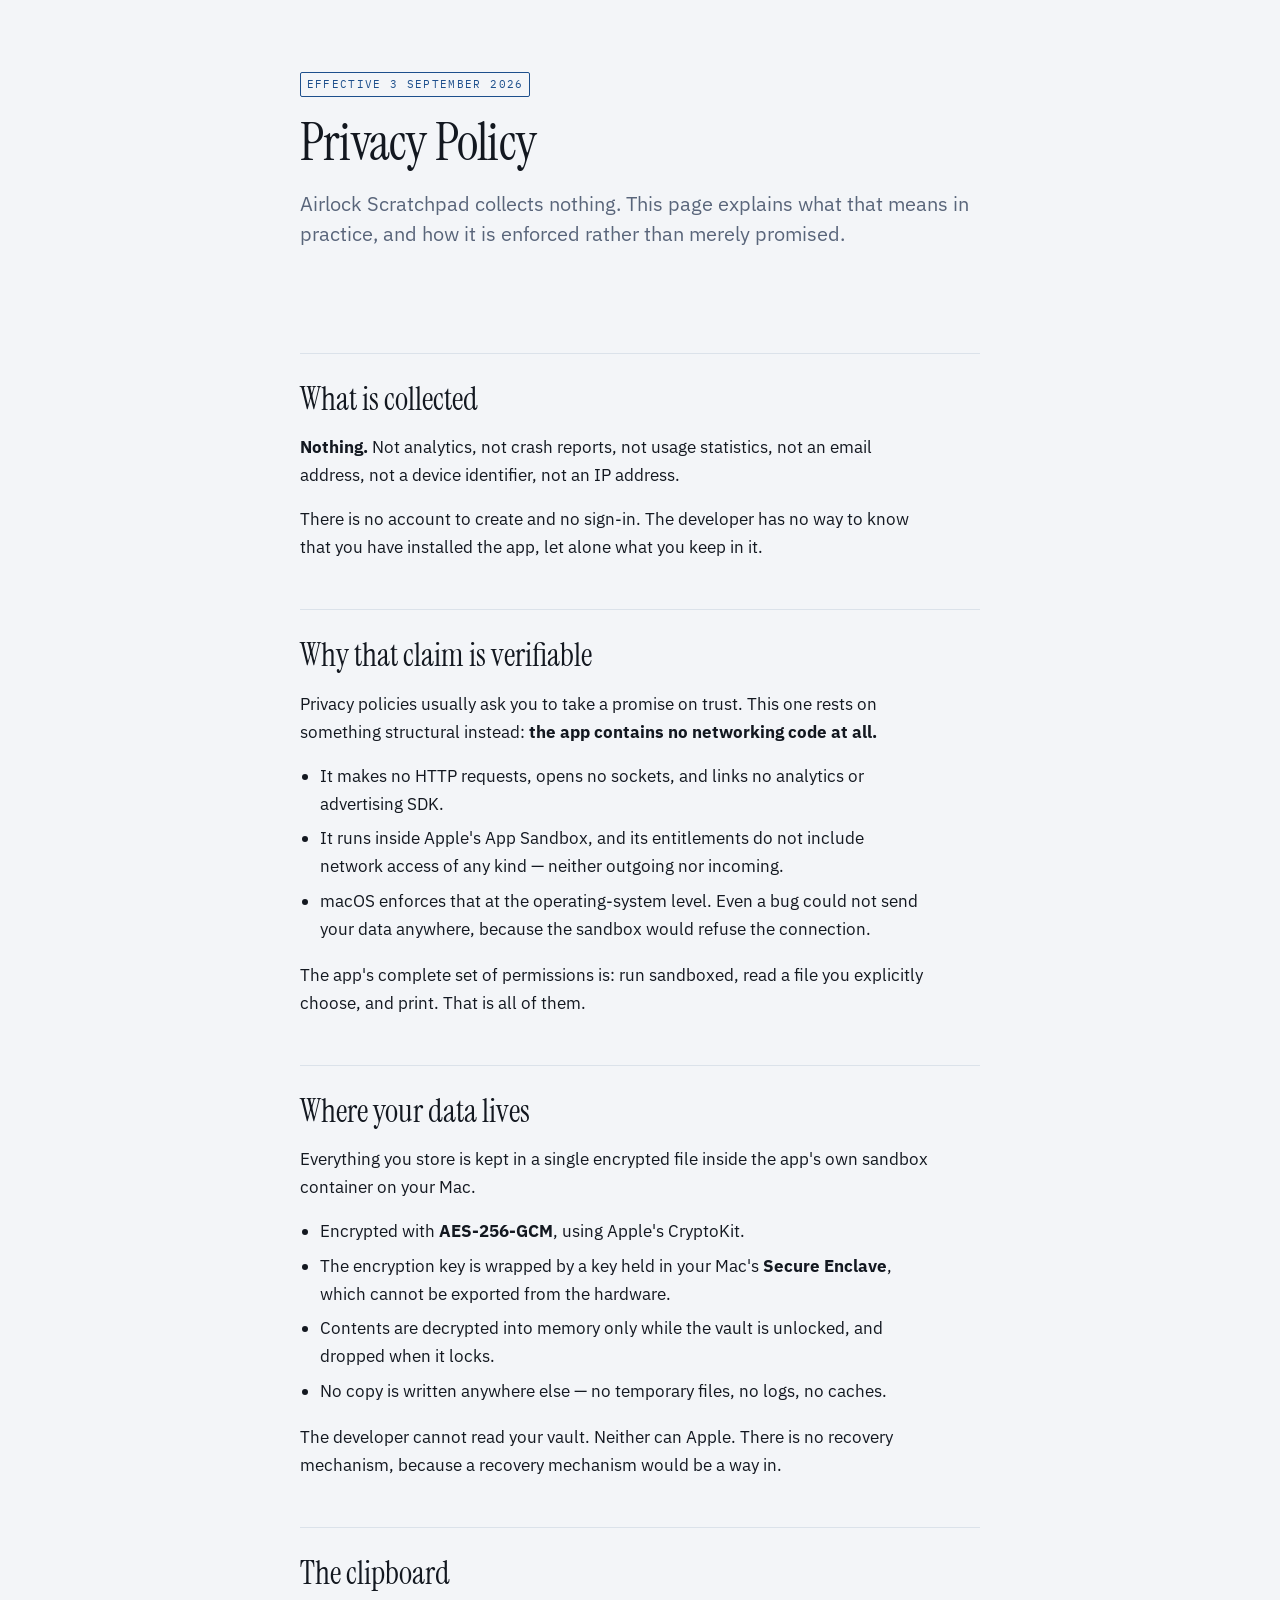
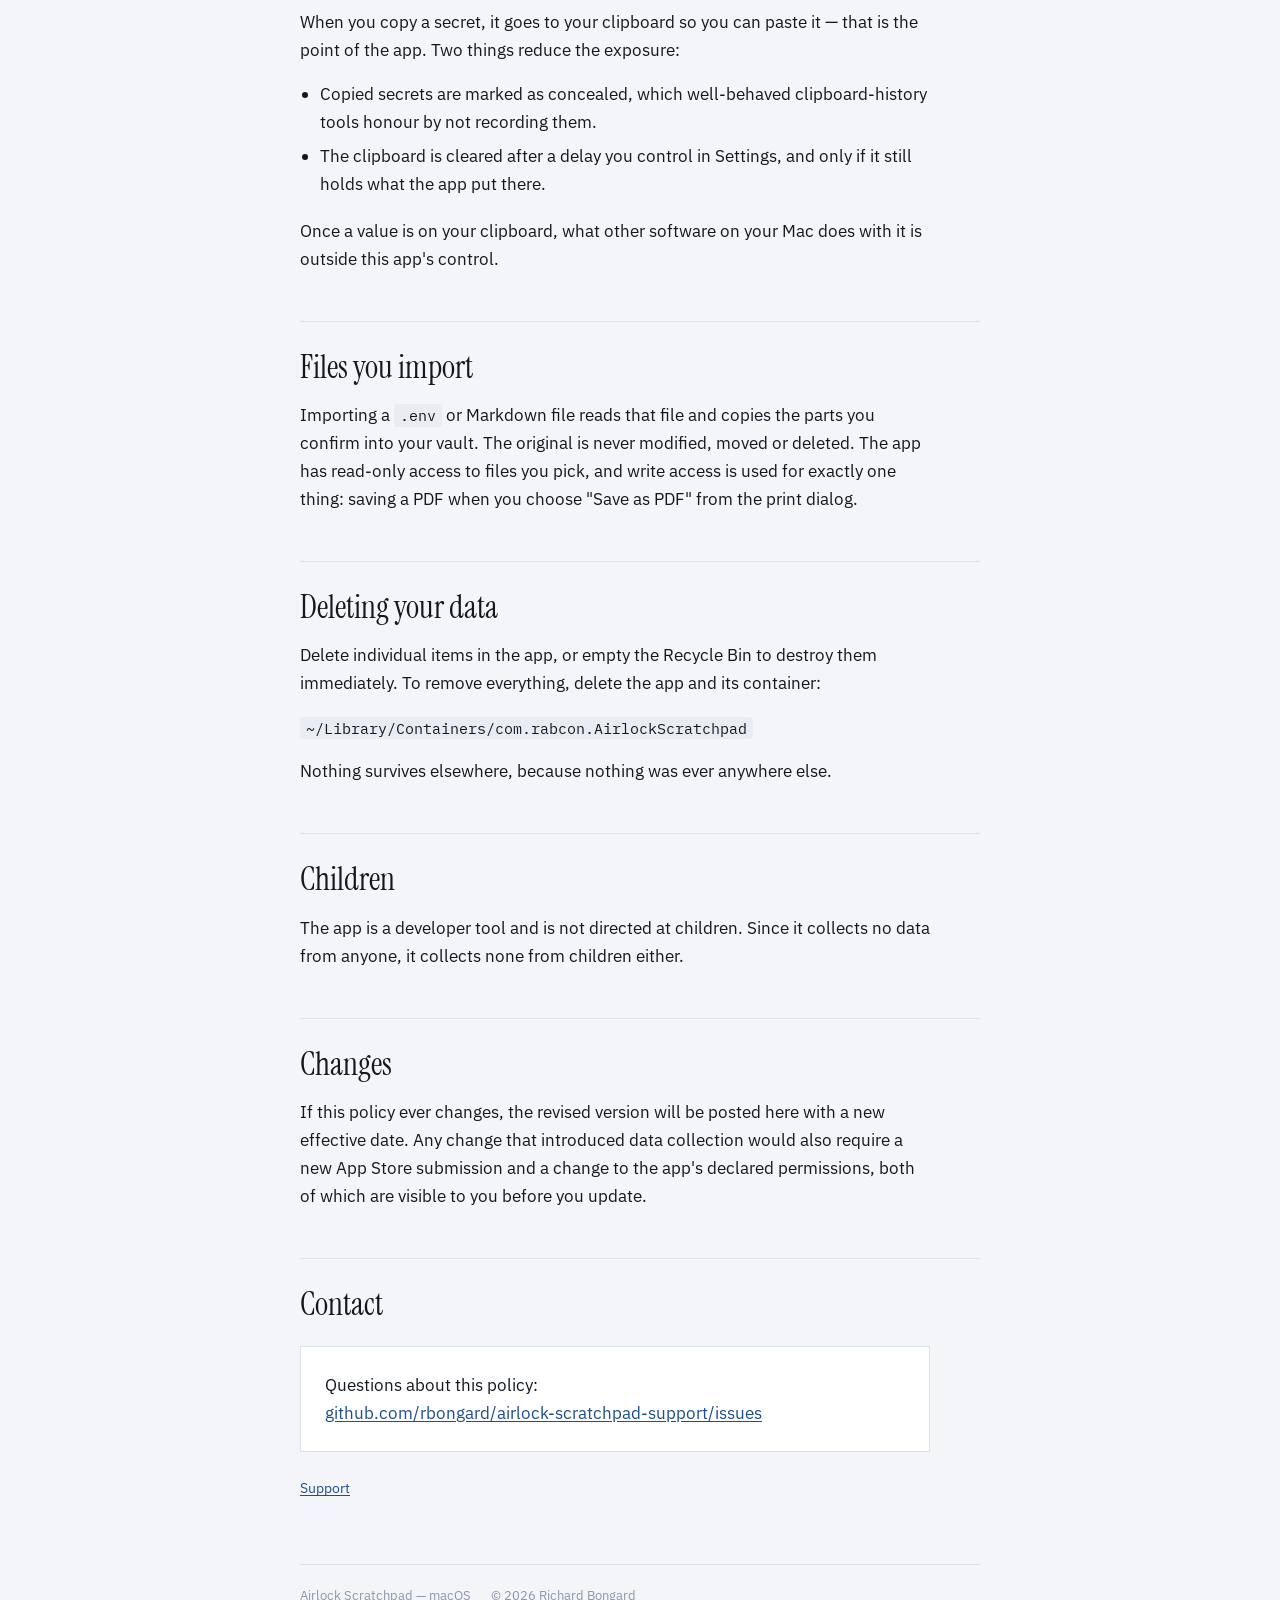
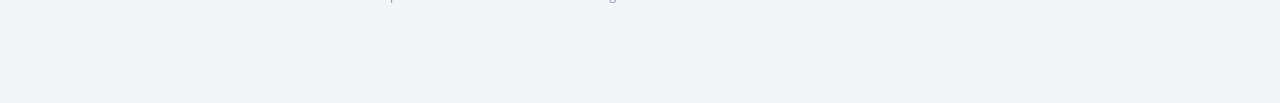
==== privacy.html @ 9584c19c "Support and privacy pages for Airlock Scratchpad The two URLs App Store Connect requires, plus the s" ====
<!doctype html>
<html lang="en">
<head>
<meta charset="utf-8">
<meta name="viewport" content="width=device-width, initial-scale=1">
<title>Airlock Scratchpad — Privacy Policy</title>
<meta name="description" content="Privacy policy for Airlock Scratchpad. The app collects no data, has no network code, and no account.">
<link rel="preconnect" href="https://fonts.googleapis.com">
<link rel="preconnect" href="https://fonts.gstatic.com" crossorigin>
<link rel="stylesheet" href="https://fonts.googleapis.com/css2?family=Instrument+Serif&family=IBM+Plex+Sans:wght@400;500;600&family=IBM+Plex+Mono:wght@400;500&display=swap">
<link rel="stylesheet" href="style.css">
</head>
<body>
<div class="wrap">

  <header>
    <span class="tag">Effective 3 September 2026</span>
    <h1>Privacy Policy</h1>
    <p class="lede">Airlock Scratchpad collects nothing. This page explains what that means in practice, and how it is enforced rather than merely promised.</p>
  </header>

  <h2>What is collected</h2>

  <p><strong>Nothing.</strong> Not analytics, not crash reports, not usage statistics, not an email address, not a device identifier, not an IP address.</p>

  <p>There is no account to create and no sign-in. The developer has no way to know that you have installed the app, let alone what you keep in it.</p>

  <h2>Why that claim is verifiable</h2>

  <p>Privacy policies usually ask you to take a promise on trust. This one rests on something structural instead: <strong>the app contains no networking code at all.</strong></p>

  <ul>
    <li>It makes no HTTP requests, opens no sockets, and links no analytics or advertising SDK.</li>
    <li>It runs inside Apple's App Sandbox, and its entitlements do not include network access of any kind — neither outgoing nor incoming.</li>
    <li>macOS enforces that at the operating-system level. Even a bug could not send your data anywhere, because the sandbox would refuse the connection.</li>
  </ul>

  <p>The app's complete set of permissions is: run sandboxed, read a file you explicitly choose, and print. That is all of them.</p>

  <h2>Where your data lives</h2>

  <p>Everything you store is kept in a single encrypted file inside the app's own sandbox container on your Mac.</p>

  <ul>
    <li>Encrypted with <strong>AES-256-GCM</strong>, using Apple's CryptoKit.</li>
    <li>The encryption key is wrapped by a key held in your Mac's <strong>Secure Enclave</strong>, which cannot be exported from the hardware.</li>
    <li>Contents are decrypted into memory only while the vault is unlocked, and dropped when it locks.</li>
    <li>No copy is written anywhere else — no temporary files, no logs, no caches.</li>
  </ul>

  <p>The developer cannot read your vault. Neither can Apple. There is no recovery mechanism, because a recovery mechanism would be a way in.</p>

  <h2>The clipboard</h2>

  <p>When you copy a secret, it goes to your clipboard so you can paste it — that is the point of the app. Two things reduce the exposure:</p>

  <ul>
    <li>Copied secrets are marked as concealed, which well-behaved clipboard-history tools honour by not recording them.</li>
    <li>The clipboard is cleared after a delay you control in Settings, and only if it still holds what the app put there.</li>
  </ul>

  <p>Once a value is on your clipboard, what other software on your Mac does with it is outside this app's control.</p>

  <h2>Files you import</h2>

  <p>Importing a <code>.env</code> or Markdown file reads that file and copies the parts you confirm into your vault. The original is never modified, moved or deleted. The app has read-only access to files you pick, and write access is used for exactly one thing: saving a PDF when you choose "Save as PDF" from the print dialog.</p>

  <h2>Deleting your data</h2>

  <p>Delete individual items in the app, or empty the Recycle Bin to destroy them immediately. To remove everything, delete the app and its container:</p>

  <p><code>~/Library/Containers/com.rabcon.AirlockScratchpad</code></p>

  <p>Nothing survives elsewhere, because nothing was ever anywhere else.</p>

  <h2>Children</h2>

  <p>The app is a developer tool and is not directed at children. Since it collects no data from anyone, it collects none from children either.</p>

  <h2>Changes</h2>

  <p>If this policy ever changes, the revised version will be posted here with a new effective date. Any change that introduced data collection would also require a new App Store submission and a change to the app's declared permissions, both of which are visible to you before you update.</p>

  <h2>Contact</h2>

  <div class="contact">
    <p>Questions about this policy:<br>
    <a href="https://github.com/rbongard/airlock-scratchpad-support/issues">github.com/rbongard/airlock-scratchpad-support/issues</a></p>
  </div>

  <nav class="crumbs">
    <a href="index.html">Support</a>
  </nav>

  <footer>
    <span>Airlock Scratchpad — macOS</span>
    <span>© 2026 Richard Bongard</span>
  </footer>

</div>
</body>
</html>
---- style.css ----
/* Shared with the published design and positioning documents, so the support
   site reads as part of the same product rather than a bolted-on afterthought. */

:root {
  --ground:    #f3f5f8;
  --surface:   #ffffff;
  --sunk:      #e9edf2;
  --ink:       #131820;
  --slate:     #59657a;
  --faint:     #8b98ab;
  --rule:      #dbe2ea;
  --accent:    #1d4f8c;
  --accent-dim:#e2ebf6;
  --amber:     #9a5c0c;
  --amber-dim: #f7ecda;
  --measure:   63ch;
}

@media (prefers-color-scheme: dark) {
  :root {
    --ground:    #0e1217;
    --surface:   #161c24;
    --sunk:      #1c232d;
    --ink:       #e7ecf3;
    --slate:     #9dabbd;
    --faint:     #6d7c90;
    --rule:      #29323e;
    --accent:    #79aae8;
    --accent-dim:#1a2b40;
    --amber:     #d9a052;
    --amber-dim: #332614;
  }
}

* { box-sizing: border-box; }

body {
  margin: 0;
  background: var(--ground);
  color: var(--ink);
  font-family: "IBM Plex Sans", ui-sans-serif, system-ui, -apple-system, sans-serif;
  font-size: 1.0625rem;
  line-height: 1.65;
  -webkit-font-smoothing: antialiased;
}

.wrap {
  max-width: 46rem;
  margin: 0 auto;
  padding: 0 1.75rem 6rem;
}

h1, h2, h3 { text-wrap: balance; margin: 0; }

h1 {
  font-family: "Instrument Serif", Georgia, "Times New Roman", serif;
  font-weight: 400;
  font-size: 3.25rem;
  line-height: 1;
  letter-spacing: -0.015em;
}

h1 .second { display: block; color: var(--slate); font-size: 0.55em; }

h2 {
  font-family: "Instrument Serif", Georgia, serif;
  font-weight: 400;
  font-size: 2rem;
  line-height: 1.1;
  margin: 3rem 0 1rem;
  padding-top: 1.75rem;
  border-top: 1px solid var(--rule);
}

h3 { font-size: 1.1rem; font-weight: 600; margin: 1.75rem 0 0.4rem; }

p { margin: 0 0 1rem; max-width: var(--measure); }
ul { margin: 0 0 1.15rem; padding-left: 1.25rem; max-width: var(--measure); }
li { margin-bottom: 0.4rem; }

a { color: var(--accent); text-underline-offset: 2px; }

header {
  padding: 4.5rem 0 2.5rem;
  display: flex;
  flex-direction: column;
  gap: 1.25rem;
}

.lede { font-size: 1.25rem; line-height: 1.5; color: var(--slate); max-width: var(--measure); }

.tag {
  align-self: flex-start;
  font-family: "IBM Plex Mono", ui-monospace, Menlo, monospace;
  font-size: 0.7rem;
  letter-spacing: 0.12em;
  text-transform: uppercase;
  color: var(--accent);
  border: 1px solid var(--accent);
  border-radius: 2px;
  padding: 0.2em 0.5em;
}

code, kbd {
  font-family: "IBM Plex Mono", ui-monospace, Menlo, monospace;
  font-size: 0.87em;
  background: var(--sunk);
  padding: 0.12em 0.4em;
  border-radius: 3px;
}

kbd { border: 1px solid var(--rule); }

.callout {
  border-left: 3px solid var(--amber);
  background: var(--amber-dim);
  padding: 1.1rem 1.25rem;
  margin: 0 0 1.5rem;
  max-width: var(--measure);
}
.callout p:last-child { margin-bottom: 0; }
.callout strong { color: var(--amber); }

.qa {
  border-top: 1px solid var(--rule);
  padding-top: 1.25rem;
  margin-top: 1.25rem;
}
.qa:first-of-type { border-top: none; }
.qa h3 { margin-top: 0; }

.contact {
  background: var(--surface);
  border: 1px solid var(--rule);
  padding: 1.5rem 1.5rem;
  margin-top: 1.5rem;
  max-width: var(--measure);
}
.contact p:last-child { margin-bottom: 0; }

nav.crumbs {
  padding: 1.5rem 0 0;
  font-size: 0.9rem;
  display: flex;
  gap: 1.25rem;
  flex-wrap: wrap;
}

footer {
  margin-top: 4rem;
  padding-top: 1.25rem;
  border-top: 1px solid var(--rule);
  font-size: 0.82rem;
  color: var(--faint);
  display: flex;
  gap: 1.25rem;
  flex-wrap: wrap;
}

:focus-visible { outline: 2px solid var(--accent); outline-offset: 2px; }
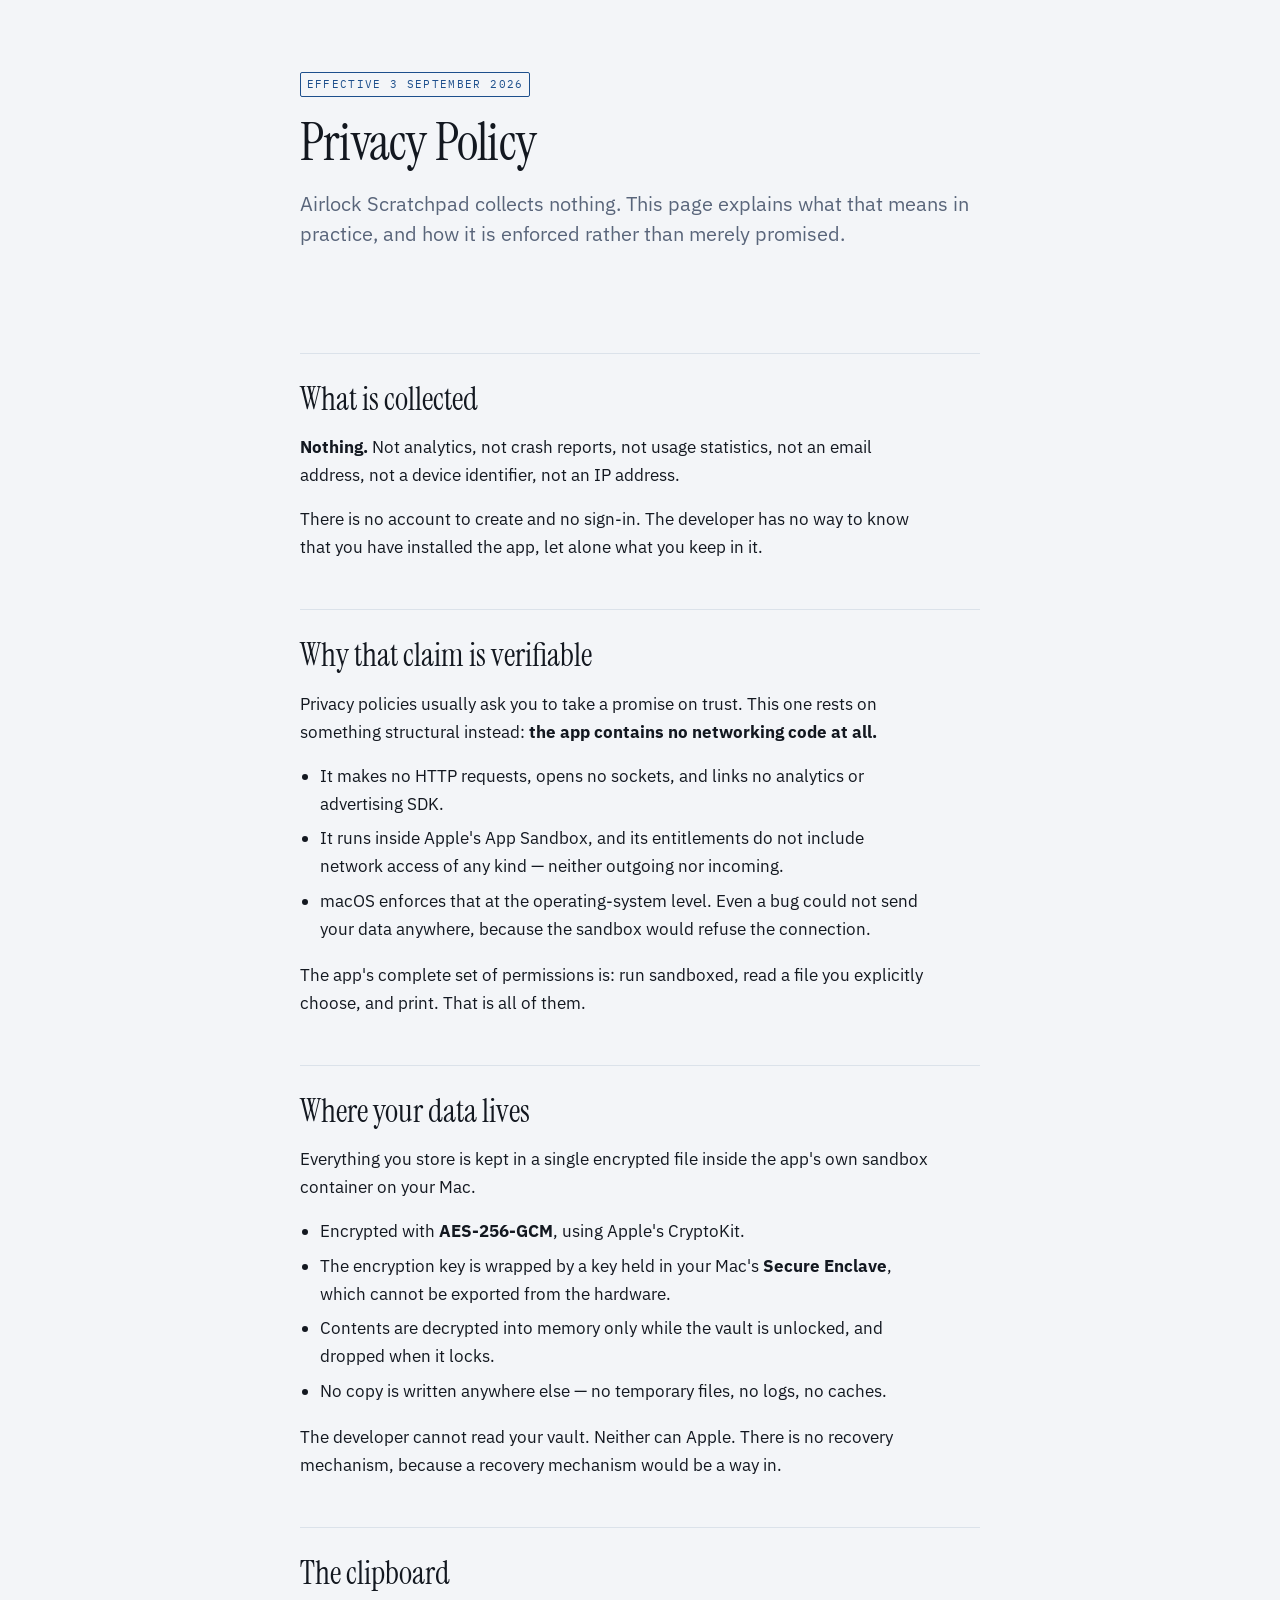
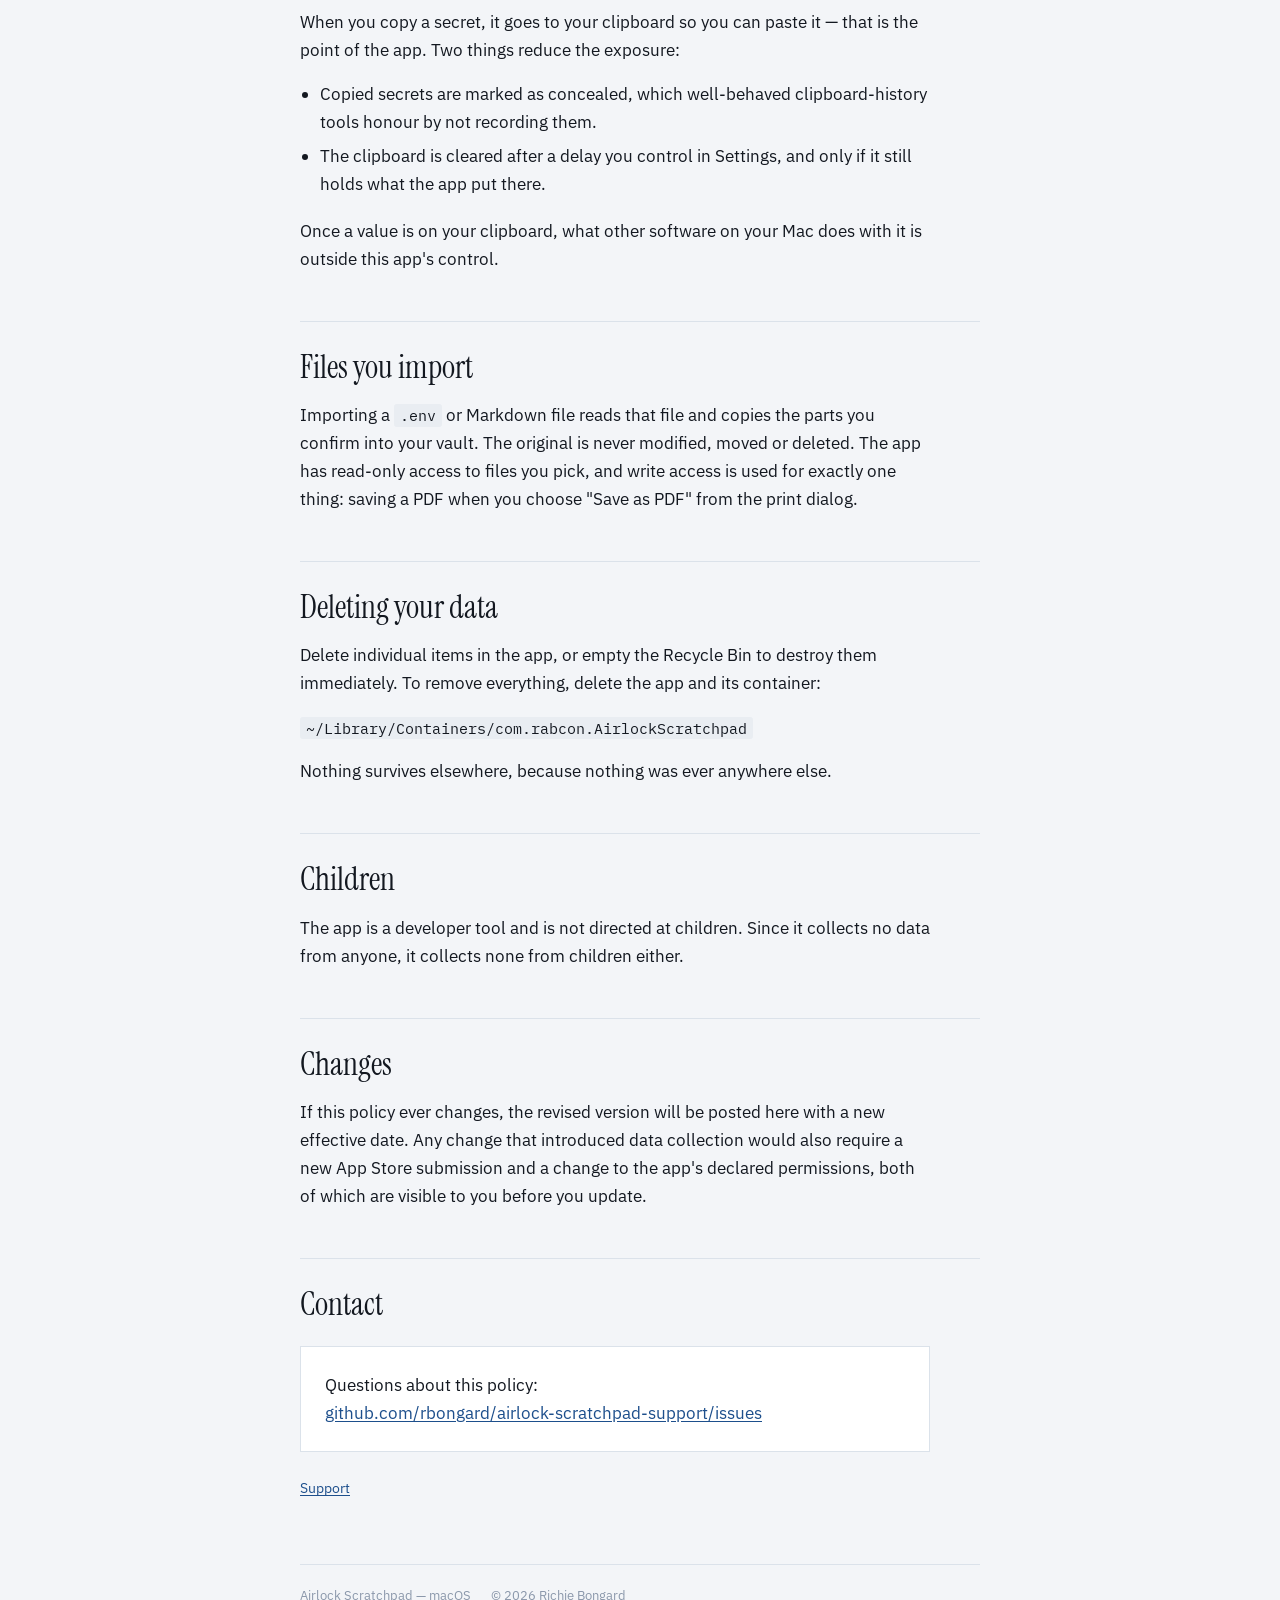
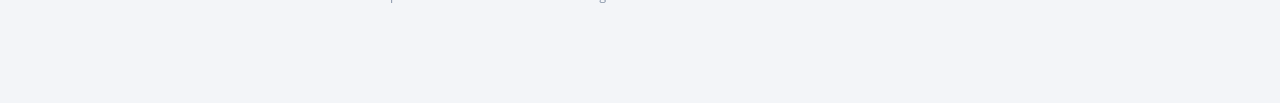
==== commit b634ee26: "Bring the support site level with the shipped app The site described the build first submitted to Ap" ====
--- a/privacy.html
+++ b/privacy.html
@@ -94,7 +94,7 @@
 
   <footer>
     <span>Airlock Scratchpad — macOS</span>
-    <span>© 2026 Richard Bongard</span>
+    <span>© 2026 Richie Bongard</span>
   </footer>
 
 </div>
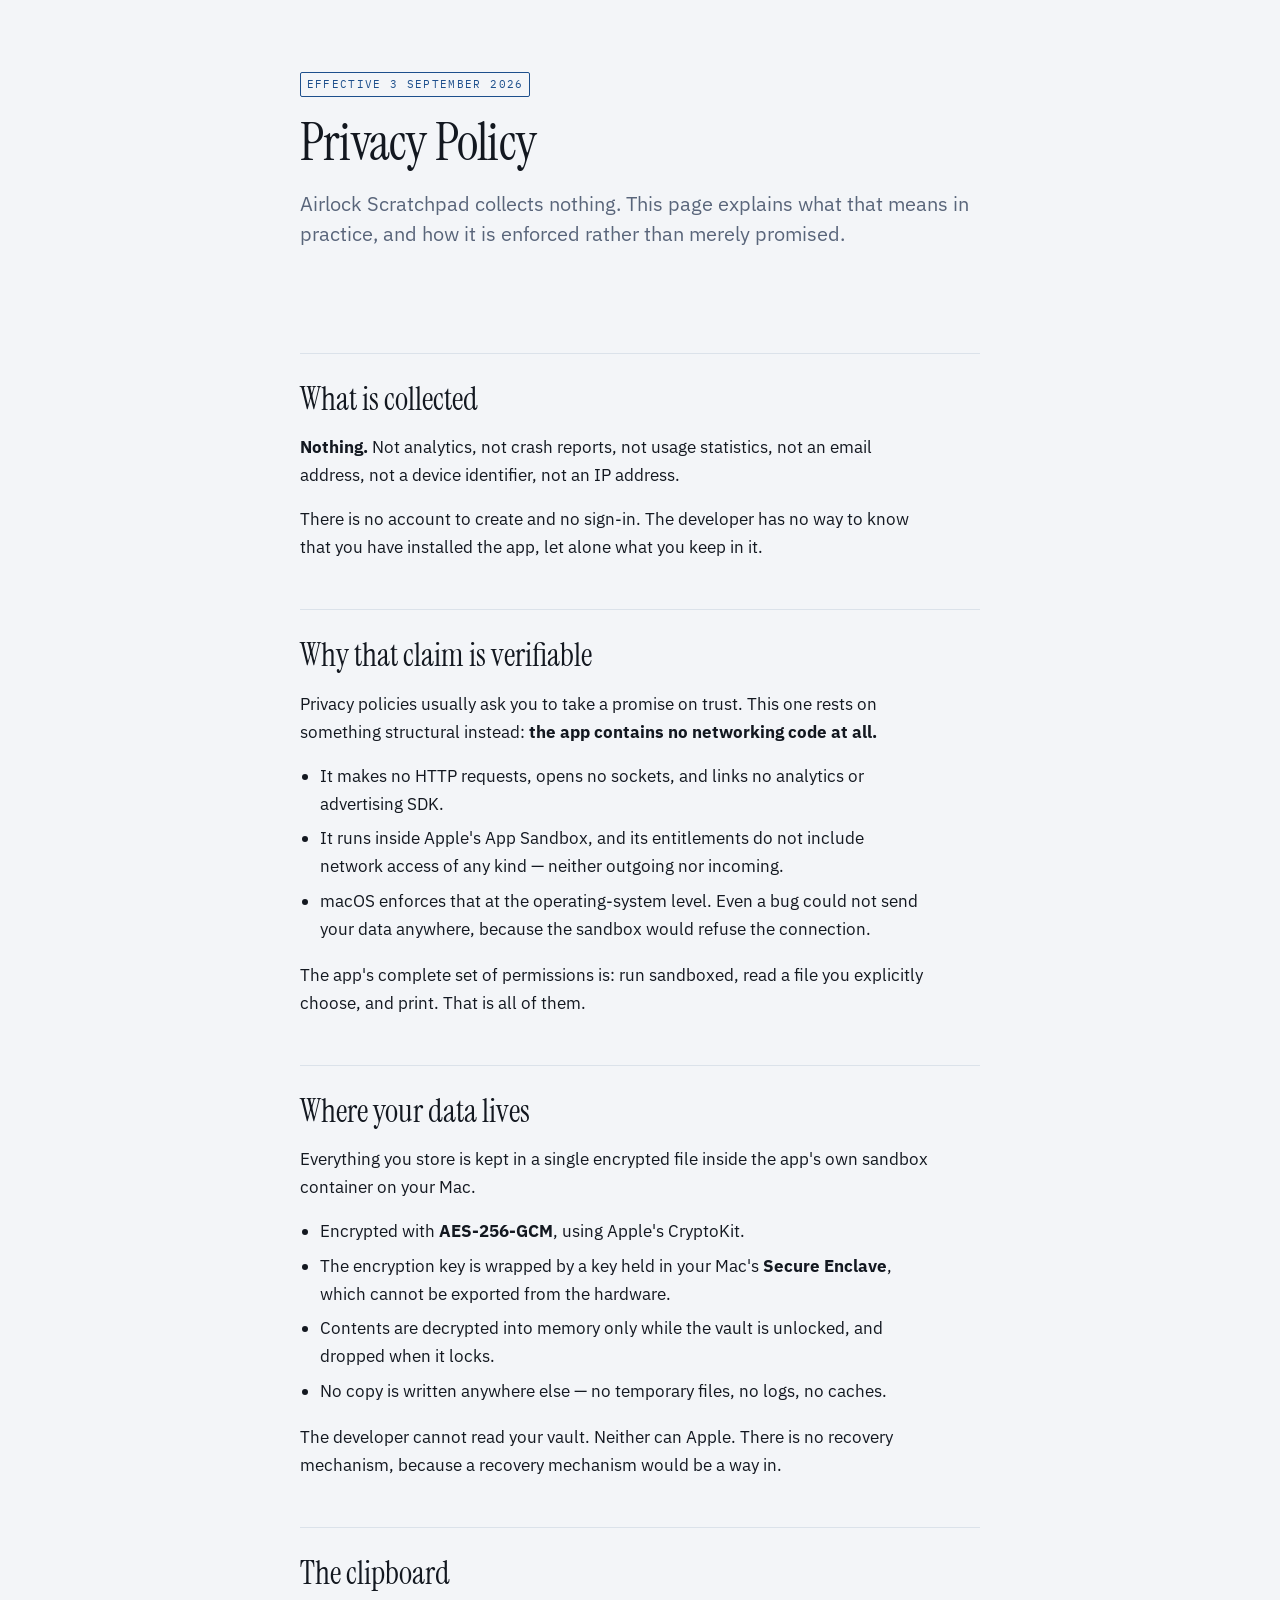
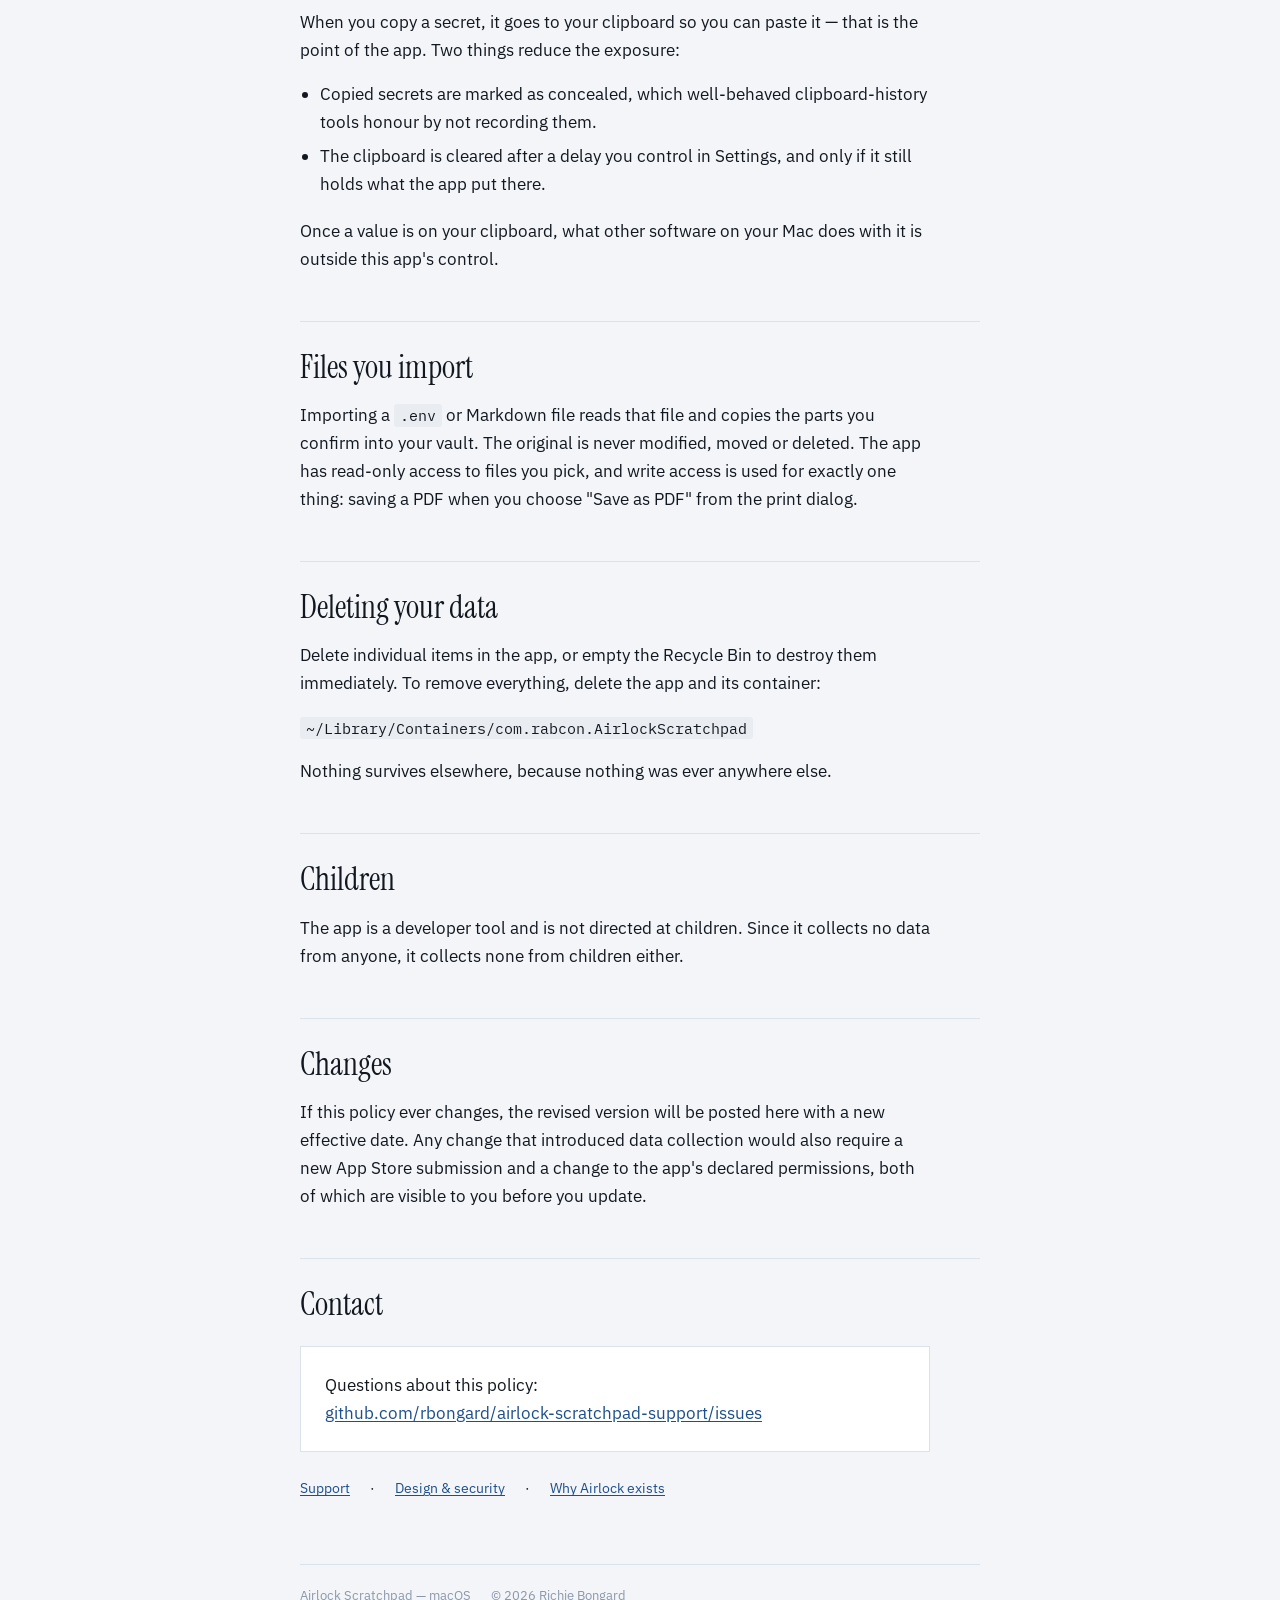
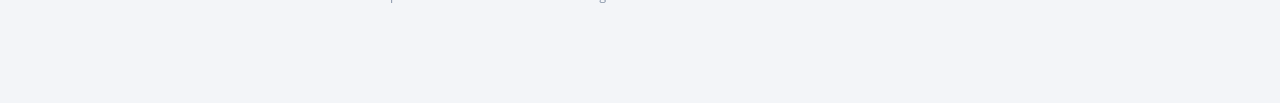
==== commit 95b790e8: "Publish the design document the site already promised "Is it open source? No — but the full design d" ====
--- a/privacy.html
+++ b/privacy.html
@@ -89,7 +89,9 @@
   </div>
 
   <nav class="crumbs">
-    <a href="index.html">Support</a>
+    <a href="index.html">Support</a> ·
+    <a href="design.html">Design &amp; security</a> ·
+    <a href="why.html">Why Airlock exists</a>
   </nav>
 
   <footer>
--- a/style.css
+++ b/style.css
@@ -111,6 +111,32 @@
 
 kbd { border: 1px solid var(--rule); }
 
+/* Command blocks on the design page. The inner <code> drops its own inline
+   background so the block reads as one surface rather than a striped one. */
+pre {
+  background: var(--sunk);
+  border: 1px solid var(--rule);
+  border-radius: 4px;
+  padding: 0.85rem 1rem;
+  margin: 0 0 1.15rem;
+  max-width: var(--measure);
+  overflow-x: auto;
+}
+
+pre code {
+  background: none;
+  padding: 0;
+  border-radius: 0;
+  font-size: 0.85em;
+}
+
+hr {
+  border: 0;
+  border-top: 1px solid var(--rule);
+  margin: 2.25rem 0;
+  max-width: var(--measure);
+}
+
 .callout {
   border-left: 3px solid var(--amber);
   background: var(--amber-dim);
